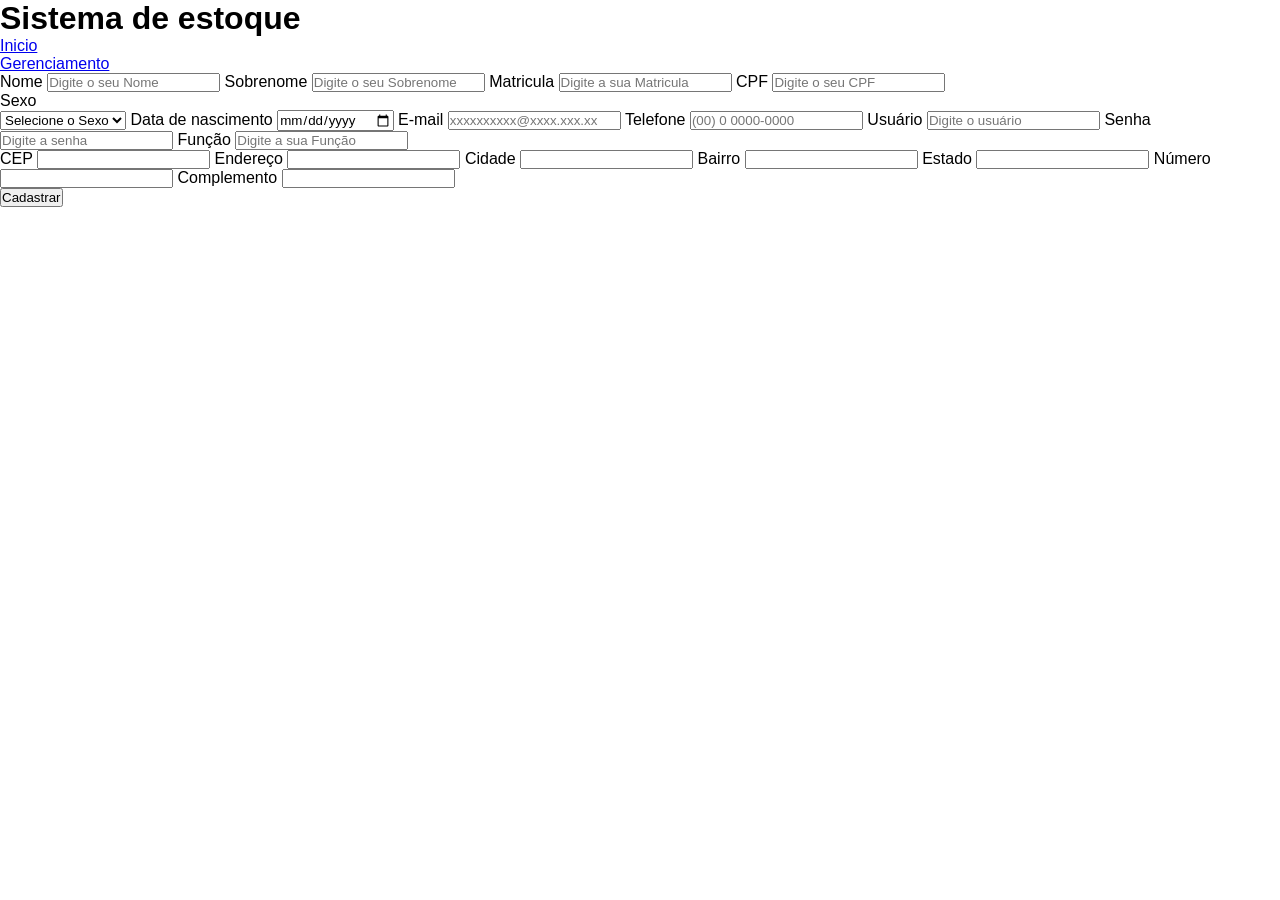
==== src/main/webapp/pages/cadastro.html @ 5073ae5f "Atualização projeto e SenhaUtil" ====
<!DOCTYPE html>
<!--
Click nbfs://nbhost/SystemFileSystem/Templates/Licenses/license-default.txt to change this license
Click nbfs://nbhost/SystemFileSystem/Templates/JSP_Servlet/Html.html to edit this template
-->
<html>
    <head>
        <link rel="stylesheet" href="../css/reset.css">
        <link rel="stylesheet" href="../css/color.css">
        <link rel="stylesheet" href="../css/cadastro.css">
        <title>Cadastro</title>
        <meta charset="UTF-8">
        <meta name="viewport" content="width=device-width, initial-scale=1.0">
    </head>
    <body>
        <header id="header">
            <h1 id="tituloCadastro"> Sistema de estoque</h1>
            <nav>
                <ul>
                    <li> <a href="#" >Inicio</a></li>
                    <li> <a href="#" >Gerenciamento</a></li>
                </ul>
            </nav>
        </header>
        <main id="main">
            <form action="../cadastro" method="POST">
                <div class="container">
                    <div class="dadosPessoias">
                        <label for="nameFirst">Nome</label>
                        <input type="text" name="nameFirst" id="nameFirst" placeholder="Digite o seu Nome" />
                        <label for="sobrenome">Sobrenome</label>
                        <input type="text" name="sobrenome" id="sobrenome" placeholder="Digite o seu Sobrenome" />
                        <label for="matricula">Matricula</label>
                        <input type="text" name="matricula" id="matricula" placeholder="Digite a sua Matricula" />
                        <label for="cpf">CPF</label>
                        <input type="text" name="cpf" id="cpf" placeholder="Digite o seu CPF" />
                        <p>Sexo</p>
                        <select name="sexo">
                            <option value="">Selecione o Sexo</option>
                            <option value="1">Masculino</option>
                            <option value="2">Feminino</option>
                        </select>
                        <label for="dtaNascimento">Data de nascimento</label>
                        <input type="date" name="dtaNascimento" id="dtaNascimento" />
                        <label for="email">E-mail</label>
                        <input type="email" name="email" id="email" placeholder="xxxxxxxxxx@xxxx.xxx.xx" />
                        <label for="telefone">Telefone</label>
                        <input type="tel" name="telefone" id="telefone" placeholder="(00) 0 0000-0000" />
                        <label for ="usuario">Usuário</label>
                        <input type ="text" name="usuario" id="usuario" placeholder="Digite o usuário" />
                        <label for ="senha">Senha</label>
                        <input type ="password" name="password" id="password" placeholder="Digite a senha" />
                        <label for="funcao">Função</label>
                        <input type="text" name="funcao" id="funcao" placeholder="Digite a sua Função" />
                    </div>
                    <div class="containerEndereco"> 
                        <label for="cep">CEP</label>
                        <input type="text" name="cep" id="cep" onblur="preencherCampo()"/>
                        <label for="endereco">Endereço</label>
                        <input type="text" name="endereco" id="endereco" />
                        <label for="cidade">Cidade</label>
                        <input type="text" name="cidade" id="cidade" />
                        <label for="bairro">Bairro</label>
                        <input type="text" name="bairro" id="bairro" />
                        <label for="estado">Estado</label>
           
                        <input type="text" name="estado" id="estado" />
                        <label for="numero">Número</label>
                        <input type="text" name="numero" id="numero" />
                        <label for="complemento">Complemento</label>
                        <input type="text" name="complemento" id="complemento" />
                </div>
                    <div class="btn">
                        <button type="submit">Cadastrar</button>
                    </div>
                </div>
            </form>
        </main>
        <script src="../js/cep.js"></script>
        <script src="../js/filtro.js"></script>
    </body>
</html>
---- src/main/webapp/css/color.css ----
:root {
    /* Cores principais */
    --primary-dark: #0f4c75;
    --primary-medium: #3282b8;
    --primary-light: #bbe1fa;

    /* Cor de ação (botões / confirmação) */
    --success: #1b9c85;
    --success-hover: #157a6e;

    /* Neutros */
    --white: #ffffff;
    --gray-light: #f5f5f5;
    --gray-medium: #cccccc;
    --gray-dark: #333333;

    /* Sombra */
    --shadow-default: rgba(0, 0, 0, 0.2);
}
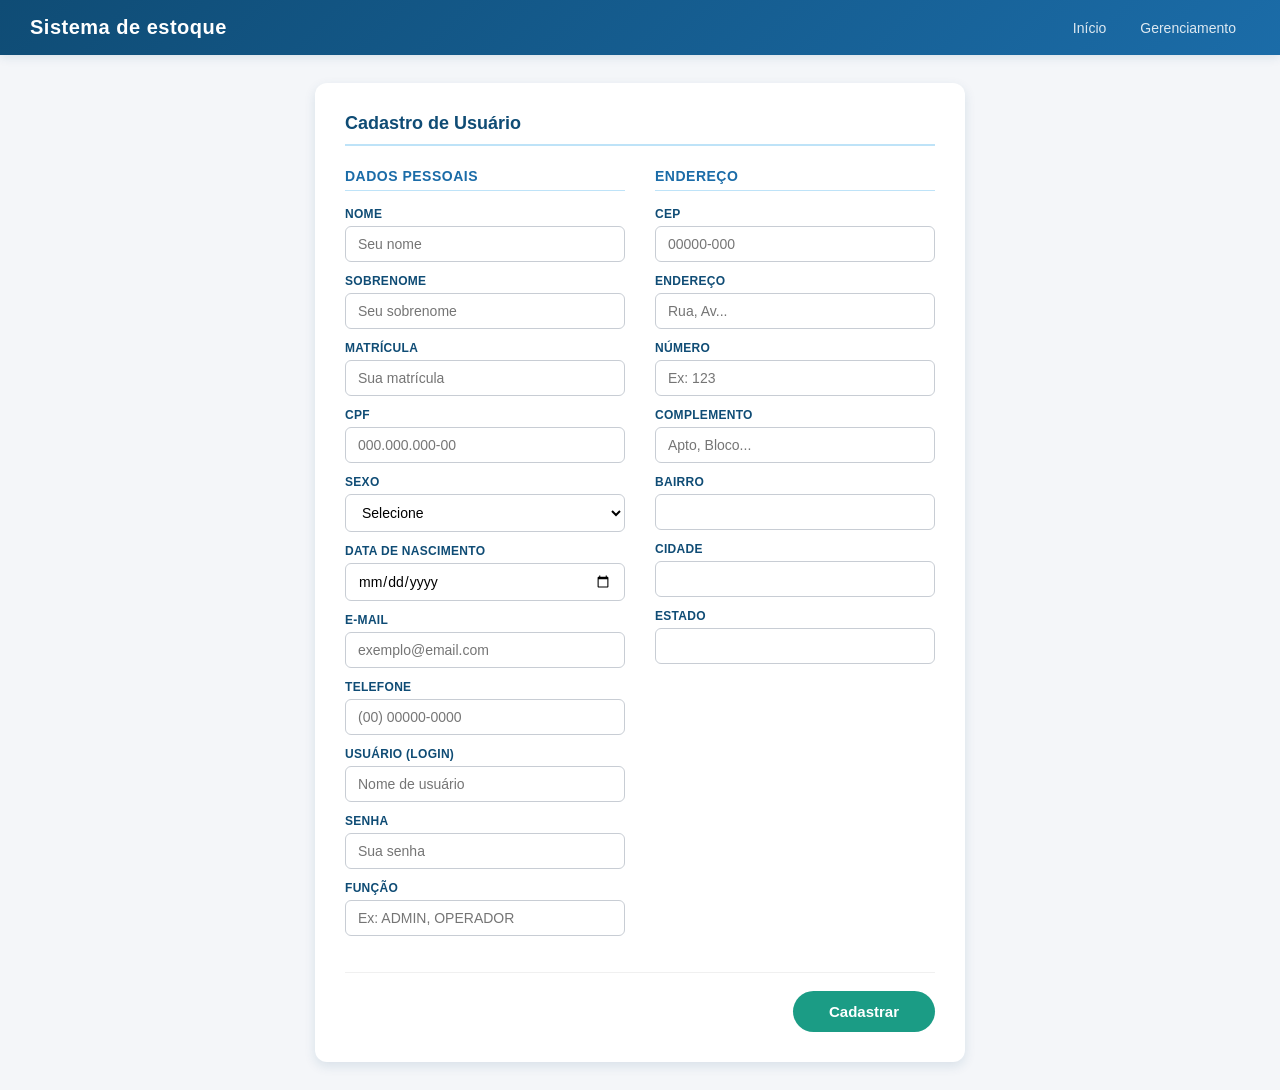
==== commit a6f1e474: "Criação de algumas funcionalidades utéis, ajeitei a css no visual do login e gerenciamento, coloque " ====
--- a/src/main/webapp/pages/cadastro.html
+++ b/src/main/webapp/pages/cadastro.html
@@ -1,82 +1,128 @@
 <!DOCTYPE html>
-<!--
-Click nbfs://nbhost/SystemFileSystem/Templates/Licenses/license-default.txt to change this license
-Click nbfs://nbhost/SystemFileSystem/Templates/JSP_Servlet/Html.html to edit this template
--->
 <html>
     <head>
         <link rel="stylesheet" href="../css/reset.css">
         <link rel="stylesheet" href="../css/color.css">
+        <link rel="stylesheet" href="../css/dashboard.css">
         <link rel="stylesheet" href="../css/cadastro.css">
-        <title>Cadastro</title>
+        <title>Cadastro de Usuário</title>
         <meta charset="UTF-8">
         <meta name="viewport" content="width=device-width, initial-scale=1.0">
     </head>
     <body>
         <header id="header">
-            <h1 id="tituloCadastro"> Sistema de estoque</h1>
-            <nav>
-                <ul>
-                    <li> <a href="#" >Inicio</a></li>
-                    <li> <a href="#" >Gerenciamento</a></li>
+            <h1 id="tituloCadastro">Sistema de estoque</h1>
+            <nav id="menu">
+                <ul class="menu-lista">
+                    <li><a href="/pages/projeto.html">Início</a></li>
+                    <li><a href="gerenciamento.html">Gerenciamento</a></li>
                 </ul>
             </nav>
         </header>
+
         <main id="main">
             <form action="../cadastro" method="POST">
-                <div class="container">
-                    <div class="dadosPessoias">
-                        <label for="nameFirst">Nome</label>
-                        <input type="text" name="nameFirst" id="nameFirst" placeholder="Digite o seu Nome" />
-                        <label for="sobrenome">Sobrenome</label>
-                        <input type="text" name="sobrenome" id="sobrenome" placeholder="Digite o seu Sobrenome" />
-                        <label for="matricula">Matricula</label>
-                        <input type="text" name="matricula" id="matricula" placeholder="Digite a sua Matricula" />
-                        <label for="cpf">CPF</label>
-                        <input type="text" name="cpf" id="cpf" placeholder="Digite o seu CPF" />
-                        <p>Sexo</p>
-                        <select name="sexo">
-                            <option value="">Selecione o Sexo</option>
-                            <option value="1">Masculino</option>
-                            <option value="2">Feminino</option>
-                        </select>
-                        <label for="dtaNascimento">Data de nascimento</label>
-                        <input type="date" name="dtaNascimento" id="dtaNascimento" />
-                        <label for="email">E-mail</label>
-                        <input type="email" name="email" id="email" placeholder="xxxxxxxxxx@xxxx.xxx.xx" />
-                        <label for="telefone">Telefone</label>
-                        <input type="tel" name="telefone" id="telefone" placeholder="(00) 0 0000-0000" />
-                        <label for ="usuario">Usuário</label>
-                        <input type ="text" name="usuario" id="usuario" placeholder="Digite o usuário" />
-                        <label for ="senha">Senha</label>
-                        <input type ="password" name="password" id="password" placeholder="Digite a senha" />
-                        <label for="funcao">Função</label>
-                        <input type="text" name="funcao" id="funcao" placeholder="Digite a sua Função" />
+                <div class="cadastro-wrapper">
+                    <h2 class="cadastro-titulo">Cadastro de Usuário</h2>
+
+                    <div class="cadastro-grid">
+                        <!-- Dados pessoais -->
+                        <div class="cadastro-secao">
+                            <h3 class="secao-titulo">Dados Pessoais</h3>
+
+                            <div class="campo">
+                                <label for="nameFirst">Nome</label>
+                                <input type="text" name="nameFirst" id="nameFirst" placeholder="Seu nome" />
+                            </div>
+                            <div class="campo">
+                                <label for="sobrenome">Sobrenome</label>
+                                <input type="text" name="sobrenome" id="sobrenome" placeholder="Seu sobrenome" />
+                            </div>
+                            <div class="campo">
+                                <label for="matricula">Matrícula</label>
+                                <input type="text" name="matricula" id="matricula" placeholder="Sua matrícula" />
+                            </div>
+                            <div class="campo">
+                                <label for="cpf">CPF</label>
+                                <input type="text" name="cpf" id="cpf" placeholder="000.000.000-00" />
+                            </div>
+                            <div class="campo">
+                                <label for="sexo">Sexo</label>
+                                <select name="sexo" id="sexo">
+                                    <option value="">Selecione</option>
+                                    <option value="1">Masculino</option>
+                                    <option value="2">Feminino</option>
+                                </select>
+                            </div>
+                            <div class="campo">
+                                <label for="dtaNascimento">Data de Nascimento</label>
+                                <input type="date" name="dtaNascimento" id="dtaNascimento" />
+                            </div>
+                            <div class="campo">
+                                <label for="email">E-mail</label>
+                                <input type="email" name="email" id="email" placeholder="exemplo@email.com" />
+                            </div>
+                            <div class="campo">
+                                <label for="telefone">Telefone</label>
+                                <input type="tel" name="telefone" id="telefone" placeholder="(00) 00000-0000" />
+                            </div>
+                            <div class="campo">
+                                <label for="usuario">Usuário (login)</label>
+                                <input type="text" name="usuario" id="usuario" placeholder="Nome de usuário" />
+                            </div>
+                            <div class="campo">
+                                <label for="password">Senha</label>
+                                <input type="password" name="password" id="password" placeholder="Sua senha" />
+                            </div>
+                            <div class="campo">
+                                <label for="funcao">Função</label>
+                                <input type="text" name="funcao" id="funcao" placeholder="Ex: ADMIN, OPERADOR" />
+                            </div>
+                        </div>
+
+                        <!-- Endereço -->
+                        <div class="cadastro-secao">
+                            <h3 class="secao-titulo">Endereço</h3>
+
+                            <div class="campo">
+                                <label for="cep">CEP</label>
+                                <input type="text" name="cep" id="cep"
+                                       placeholder="00000-000" onblur="preencherCampo()" />
+                            </div>
+                            <div class="campo">
+                                <label for="endereco">Endereço</label>
+                                <input type="text" name="endereco" id="endereco" placeholder="Rua, Av..." />
+                            </div>
+                            <div class="campo">
+                                <label for="numero">Número</label>
+                                <input type="text" name="numero" id="numero" placeholder="Ex: 123" />
+                            </div>
+                            <div class="campo">
+                                <label for="complemento">Complemento</label>
+                                <input type="text" name="complemento" id="complemento" placeholder="Apto, Bloco..." />
+                            </div>
+                            <div class="campo">
+                                <label for="bairro">Bairro</label>
+                                <input type="text" name="bairro" id="bairro" />
+                            </div>
+                            <div class="campo">
+                                <label for="cidade">Cidade</label>
+                                <input type="text" name="cidade" id="cidade" />
+                            </div>
+                            <div class="campo">
+                                <label for="estado">Estado</label>
+                                <input type="text" name="estado" id="estado" />
+                            </div>
+                        </div>
                     </div>
-                    <div class="containerEndereco"> 
-                        <label for="cep">CEP</label>
-                        <input type="text" name="cep" id="cep" onblur="preencherCampo()"/>
-                        <label for="endereco">Endereço</label>
-                        <input type="text" name="endereco" id="endereco" />
-                        <label for="cidade">Cidade</label>
-                        <input type="text" name="cidade" id="cidade" />
-                        <label for="bairro">Bairro</label>
-                        <input type="text" name="bairro" id="bairro" />
-                        <label for="estado">Estado</label>
-           
-                        <input type="text" name="estado" id="estado" />
-                        <label for="numero">Número</label>
-                        <input type="text" name="numero" id="numero" />
-                        <label for="complemento">Complemento</label>
-                        <input type="text" name="complemento" id="complemento" />
-                </div>
-                    <div class="btn">
+
+                    <div class="cadastro-btn">
                         <button type="submit">Cadastrar</button>
                     </div>
                 </div>
             </form>
         </main>
+
         <script src="../js/cep.js"></script>
-        <script src="../js/filtro.js"></script>
     </body>
 </html>
--- a/src/main/webapp/css/color.css
+++ b/src/main/webapp/css/color.css
@@ -1,19 +1,20 @@
 :root {
     /* Cores principais */
-    --primary-dark: #0f4c75;
-    --primary-medium: #3282b8;
-    --primary-light: #bbe1fa;
+    --primary-dark:   #0f4c75;
+    --primary-medium: #1b6ca8;
+    --primary-light:  #bee3f8;
 
-    /* Cor de ação (botões / confirmação) */
-    --success: #1b9c85;
-    --success-hover: #157a6e;
+    /* Ação / confirmação */
+    --success:        #1b9c85;
+    --success-hover:  #157a6e;
 
     /* Neutros */
-    --white: #ffffff;
-    --gray-light: #f5f5f5;
-    --gray-medium: #cccccc;
-    --gray-dark: #333333;
+    --white:          #ffffff;
+    --gray-light:     #f4f6f9;
+    --gray-medium:    #c8cdd4;
+    --gray-dark:      #2d3748;
 
     /* Sombra */
-    --shadow-default: rgba(0, 0, 0, 0.2);
-}+    --shadow-default: rgba(15, 76, 117, 0.12);
+    --shadow-hover:   rgba(15, 76, 117, 0.22);
+}
--- a/src/main/webapp/css/dashboard.css
+++ b/src/main/webapp/css/dashboard.css
@@ -0,0 +1,295 @@
+/* ===== RESET / BASE ===== */
+* { box-sizing: border-box; }
+
+body {
+    background-color: var(--gray-light);
+    color: var(--gray-dark);
+    padding: 0;
+    font-family: 'Segoe UI', Arial, Helvetica, sans-serif;
+    font-size: 14px;
+    min-height: 100vh;
+}
+
+/* ===== HEADER ===== */
+#header {
+    background: linear-gradient(135deg, var(--primary-dark) 0%, var(--primary-medium) 100%);
+    color: var(--white);
+    padding: 16px 30px;
+    display: flex;
+    align-items: center;
+    justify-content: space-between;
+    flex-wrap: wrap;
+    gap: 12px;
+    box-shadow: 0 2px 10px var(--shadow-default);
+    position: sticky;
+    top: 0;
+    z-index: 100;
+}
+
+#tituloCadastro {
+    font-size: 20px;
+    font-weight: bold;
+    color: var(--white);
+    letter-spacing: 0.5px;
+    margin: 0;
+}
+
+/* ===== MENU ===== */
+#menu { display: flex; }
+
+.menu-lista {
+    display: flex;
+    gap: 6px;
+    list-style: none;
+    padding: 0;
+    margin: 0;
+    align-items: center;
+}
+
+.menu-lista li a {
+    text-decoration: none;
+    color: rgba(255,255,255,0.85);
+    font-weight: 500;
+    padding: 7px 14px;
+    border-radius: 20px;
+    transition: all 0.2s;
+    font-size: 14px;
+}
+
+.menu-lista li a:hover {
+    color: var(--white);
+    background-color: rgba(255,255,255,0.15);
+}
+
+.btn-menu {
+    background-color: var(--white) !important;
+    color: var(--primary-medium) !important;
+    font-weight: bold !important;
+    padding: 7px 18px !important;
+    border-radius: 20px !important;
+}
+
+.btn-menu:hover {
+    background-color: var(--primary-light) !important;
+    color: var(--primary-dark) !important;
+}
+
+/* ===== MAIN ===== */
+main {
+    padding: 28px 30px;
+    max-width: 1200px;
+    margin: 0 auto;
+}
+
+/* ===== CARDS DE RESUMO ===== */
+#resumoEstoque {
+    display: flex;
+    justify-content: center;
+    gap: 20px;
+    margin: 0 0 28px 0;
+    flex-wrap: wrap;
+}
+
+.card-resumo {
+    background-color: var(--white);
+    box-shadow: 0 4px 14px var(--shadow-default);
+    border-radius: 14px;
+    width: 210px;
+    padding: 22px 20px;
+    text-align: center;
+    transition: all 0.25s ease;
+    border-top: 4px solid var(--primary-medium);
+}
+
+.card-resumo:hover {
+    transform: translateY(-6px);
+    box-shadow: 0 8px 20px var(--shadow-hover);
+}
+
+.titulo-card {
+    font-size: 13px;
+    color: var(--primary-medium);
+    margin-bottom: 8px;
+    font-weight: bold;
+    text-transform: uppercase;
+    letter-spacing: 0.5px;
+}
+
+.valor-card {
+    font-size: 32px;
+    font-weight: bold;
+    color: var(--primary-dark);
+}
+
+/* ===== FILTROS ===== */
+#filtro {
+    display: flex;
+    flex-wrap: wrap;
+    gap: 12px;
+    margin-bottom: 18px;
+    align-items: flex-end;
+    background-color: var(--white);
+    padding: 16px 18px;
+    border-radius: 10px;
+    box-shadow: 0 2px 8px var(--shadow-default);
+}
+
+.grupo-filtro {
+    display: flex;
+    flex-direction: column;
+    gap: 4px;
+}
+
+.grupo-filtro label {
+    font-size: 12px;
+    font-weight: bold;
+    color: var(--primary-dark);
+    text-transform: uppercase;
+    letter-spacing: 0.4px;
+}
+
+.input-filtro,
+.select-filtro {
+    padding: 8px 12px;
+    border-radius: 6px;
+    border: 1px solid var(--gray-medium);
+    outline: none;
+    font-size: 13px;
+    transition: border-color 0.2s;
+    background-color: var(--white);
+}
+
+.input-filtro:focus,
+.select-filtro:focus {
+    border-color: var(--primary-medium);
+    box-shadow: 0 0 0 2px rgba(27,108,168,0.12);
+}
+
+.botao-pesquisa,
+.btn-pesquisa {
+    padding: 9px 22px;
+    background-color: var(--primary-medium);
+    color: var(--white);
+    border: none;
+    border-radius: 30px;
+    cursor: pointer;
+    font-weight: bold;
+    font-size: 13px;
+    transition: background-color 0.2s;
+}
+
+.botao-pesquisa:hover,
+.btn-pesquisa:hover {
+    background-color: var(--primary-dark);
+}
+
+/* ===== TABELA ===== */
+.tabela-wrapper {
+    width: 100%;
+    background-color: var(--white);
+    box-shadow: 0 4px 10px var(--shadow-default);
+    border-radius: 10px;
+    overflow: hidden;
+}
+
+#tabelaEstoque {
+    width: 100%;
+    border-collapse: collapse;
+}
+
+#tabelaEstoque th,
+#tabelaEstoque td {
+    padding: 12px 14px;
+    text-align: left;
+}
+
+#tabelaEstoque th {
+    background: linear-gradient(135deg, var(--primary-dark), var(--primary-medium));
+    color: var(--white);
+    font-weight: bold;
+    font-size: 13px;
+    text-transform: uppercase;
+    letter-spacing: 0.4px;
+}
+
+#tabelaEstoque tr:nth-child(even) td {
+    background-color: #f8fafd;
+}
+
+#tabelaEstoque tr:hover td {
+    background-color: #eef5fb;
+}
+
+#tabelaEstoque td {
+    font-size: 13px;
+    border-bottom: 1px solid #f0f0f0;
+    color: var(--gray-dark);
+}
+
+/* ===== PAGINAÇÃO ===== */
+#paginacao {
+    margin-top: 20px;
+    display: flex;
+    justify-content: center;
+    align-items: center;
+    gap: 10px;
+}
+
+.controle-paginacao label {
+    font-size: 14px;
+    color: var(--primary-dark);
+    font-weight: bold;
+}
+
+#pagina {
+    border: 1px solid var(--primary-medium);
+    border-radius: 6px;
+    padding: 5px 8px;
+    outline: none;
+}
+
+#btnVoltar,
+#btnProximo {
+    padding: 8px 18px;
+    background-color: var(--primary-medium);
+    color: var(--white);
+    border: none;
+    border-radius: 10px;
+    cursor: pointer;
+    font-weight: bold;
+    transition: background-color 0.2s;
+}
+
+#btnVoltar:hover,
+#btnProximo:hover {
+    background-color: var(--primary-dark);
+}
+
+/* ===== TOPO DA TABELA / BTN + ===== */
+.topo-tabela {
+    display: flex;
+    justify-content: flex-end;
+    align-items: center;
+    margin-bottom: 10px;
+}
+
+.btn-add {
+    background-color: var(--success);
+    color: white;
+    font-size: 22px;
+    font-weight: bold;
+    width: 40px;
+    height: 40px;
+    display: flex;
+    align-items: center;
+    justify-content: center;
+    border-radius: 50%;
+    text-decoration: none;
+    transition: all 0.2s;
+    box-shadow: 0 2px 8px rgba(27,156,133,0.3);
+}
+
+.btn-add:hover {
+    background-color: var(--success-hover);
+    transform: scale(1.1);
+}
--- a/src/main/webapp/css/cadastro.css
+++ b/src/main/webapp/css/cadastro.css
@@ -0,0 +1,106 @@
+body {
+    background-color: var(--gray-light);
+    color: var(--gray-dark);
+    font-family: 'Segoe UI', Arial, Helvetica, sans-serif;
+}
+
+#main {
+    padding: 28px 20px;
+    display: flex;
+    justify-content: center;
+}
+
+.cadastro-wrapper {
+    background-color: var(--white);
+    padding: 30px;
+    border-radius: 12px;
+    box-shadow: 0 4px 12px var(--shadow-default);
+    width: 100%;
+    max-width: 960px;
+}
+
+.cadastro-titulo {
+    font-size: 18px;
+    color: var(--primary-dark);
+    margin-bottom: 22px;
+    padding-bottom: 10px;
+    border-bottom: 2px solid var(--primary-light);
+}
+
+.cadastro-grid {
+    display: flex;
+    gap: 30px;
+    flex-wrap: wrap;
+}
+
+.cadastro-secao {
+    flex: 1;
+    min-width: 280px;
+}
+
+.secao-titulo {
+    font-size: 14px;
+    font-weight: bold;
+    color: var(--primary-medium);
+    text-transform: uppercase;
+    letter-spacing: 0.5px;
+    margin-bottom: 16px;
+    padding-bottom: 6px;
+    border-bottom: 1px solid var(--primary-light);
+}
+
+.campo {
+    display: flex;
+    flex-direction: column;
+    margin-bottom: 12px;
+}
+
+.campo label {
+    font-size: 12px;
+    font-weight: bold;
+    color: var(--primary-dark);
+    margin-bottom: 5px;
+    text-transform: uppercase;
+    letter-spacing: 0.3px;
+}
+
+.campo input,
+.campo select {
+    padding: 9px 12px;
+    border-radius: 6px;
+    border: 1px solid var(--gray-medium);
+    outline: none;
+    font-size: 14px;
+    transition: border-color 0.2s;
+    background-color: var(--white);
+}
+
+.campo input:focus,
+.campo select:focus {
+    border-color: var(--primary-medium);
+    box-shadow: 0 0 0 2px rgba(27,108,168,0.1);
+}
+
+.cadastro-btn {
+    margin-top: 24px;
+    padding-top: 18px;
+    border-top: 1px solid #f0f0f0;
+    display: flex;
+    justify-content: flex-end;
+}
+
+.cadastro-btn button {
+    padding: 12px 36px;
+    background-color: var(--success);
+    color: var(--white);
+    border: none;
+    border-radius: 30px;
+    font-size: 15px;
+    font-weight: bold;
+    cursor: pointer;
+    transition: background-color 0.2s;
+}
+
+.cadastro-btn button:hover {
+    background-color: var(--success-hover);
+}
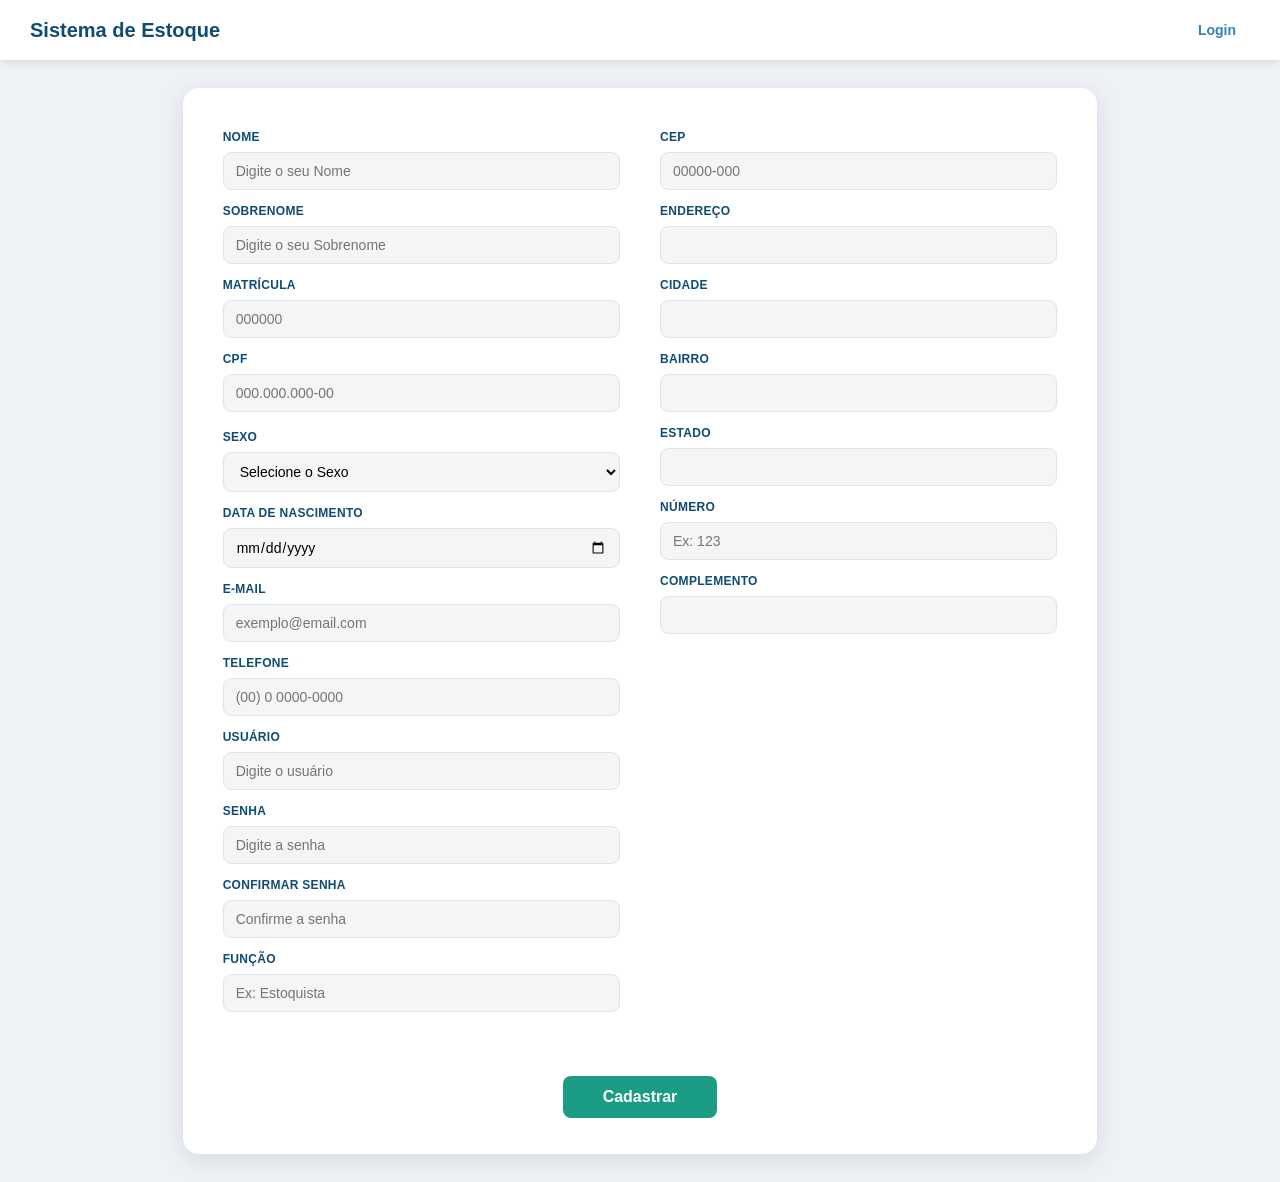
==== commit a1d46928: "Projeto atualizado de sistema de estoque" ====
--- a/src/main/webapp/pages/cadastro.html
+++ b/src/main/webapp/pages/cadastro.html
@@ -3,126 +3,95 @@
     <head>
         <link rel="stylesheet" href="../css/reset.css">
         <link rel="stylesheet" href="../css/color.css">
-        <link rel="stylesheet" href="../css/dashboard.css">
         <link rel="stylesheet" href="../css/cadastro.css">
-        <title>Cadastro de Usuário</title>
+        <title>Cadastro — Sistema de Estoque</title>
         <meta charset="UTF-8">
         <meta name="viewport" content="width=device-width, initial-scale=1.0">
     </head>
     <body>
         <header id="header">
-            <h1 id="tituloCadastro">Sistema de estoque</h1>
-            <nav id="menu">
-                <ul class="menu-lista">
-                    <li><a href="/pages/projeto.html">Início</a></li>
-                    <li><a href="gerenciamento.html">Gerenciamento</a></li>
+            <h1 id="tituloCadastro">Sistema de Estoque</h1>
+            <nav>
+                <ul>
+                    <li><a href="../index.html">Login</a></li>
                 </ul>
             </nav>
         </header>
+        <main id="main">
+            <form action="../cadastro" method="POST" id="formCadastro">
+                <div class="container">
+                    <div class="dadosPessoias">
+                        <label for="nameFirst">Nome</label>
+                        <input type="text" name="nameFirst" id="nameFirst" placeholder="Digite o seu Nome" required/>
 
-        <main id="main">
-            <form action="../cadastro" method="POST">
-                <div class="cadastro-wrapper">
-                    <h2 class="cadastro-titulo">Cadastro de Usuário</h2>
+                        <label for="sobrenome">Sobrenome</label>
+                        <input type="text" name="sobrenome" id="sobrenome" placeholder="Digite o seu Sobrenome" required/>
 
-                    <div class="cadastro-grid">
-                        <!-- Dados pessoais -->
-                        <div class="cadastro-secao">
-                            <h3 class="secao-titulo">Dados Pessoais</h3>
+                        <label for="matricula">Matrícula</label>
+                        <input type="text" name="matricula" id="matricula" placeholder="000000" maxlength="10" required/>
 
-                            <div class="campo">
-                                <label for="nameFirst">Nome</label>
-                                <input type="text" name="nameFirst" id="nameFirst" placeholder="Seu nome" />
-                            </div>
-                            <div class="campo">
-                                <label for="sobrenome">Sobrenome</label>
-                                <input type="text" name="sobrenome" id="sobrenome" placeholder="Seu sobrenome" />
-                            </div>
-                            <div class="campo">
-                                <label for="matricula">Matrícula</label>
-                                <input type="text" name="matricula" id="matricula" placeholder="Sua matrícula" />
-                            </div>
-                            <div class="campo">
-                                <label for="cpf">CPF</label>
-                                <input type="text" name="cpf" id="cpf" placeholder="000.000.000-00" />
-                            </div>
-                            <div class="campo">
-                                <label for="sexo">Sexo</label>
-                                <select name="sexo" id="sexo">
-                                    <option value="">Selecione</option>
-                                    <option value="1">Masculino</option>
-                                    <option value="2">Feminino</option>
-                                </select>
-                            </div>
-                            <div class="campo">
-                                <label for="dtaNascimento">Data de Nascimento</label>
-                                <input type="date" name="dtaNascimento" id="dtaNascimento" />
-                            </div>
-                            <div class="campo">
-                                <label for="email">E-mail</label>
-                                <input type="email" name="email" id="email" placeholder="exemplo@email.com" />
-                            </div>
-                            <div class="campo">
-                                <label for="telefone">Telefone</label>
-                                <input type="tel" name="telefone" id="telefone" placeholder="(00) 00000-0000" />
-                            </div>
-                            <div class="campo">
-                                <label for="usuario">Usuário (login)</label>
-                                <input type="text" name="usuario" id="usuario" placeholder="Nome de usuário" />
-                            </div>
-                            <div class="campo">
-                                <label for="password">Senha</label>
-                                <input type="password" name="password" id="password" placeholder="Sua senha" />
-                            </div>
-                            <div class="campo">
-                                <label for="funcao">Função</label>
-                                <input type="text" name="funcao" id="funcao" placeholder="Ex: ADMIN, OPERADOR" />
-                            </div>
-                        </div>
+                        <label for="cpf">CPF</label>
+                        <input type="text" name="cpf" id="cpf" placeholder="000.000.000-00" maxlength="14" required/>
 
-                        <!-- Endereço -->
-                        <div class="cadastro-secao">
-                            <h3 class="secao-titulo">Endereço</h3>
+                        <p>Sexo</p>
+                        <select name="sexo">
+                            <option value="">Selecione o Sexo</option>
+                            <option value="1">Masculino</option>
+                            <option value="2">Feminino</option>
+                        </select>
 
-                            <div class="campo">
-                                <label for="cep">CEP</label>
-                                <input type="text" name="cep" id="cep"
-                                       placeholder="00000-000" onblur="preencherCampo()" />
-                            </div>
-                            <div class="campo">
-                                <label for="endereco">Endereço</label>
-                                <input type="text" name="endereco" id="endereco" placeholder="Rua, Av..." />
-                            </div>
-                            <div class="campo">
-                                <label for="numero">Número</label>
-                                <input type="text" name="numero" id="numero" placeholder="Ex: 123" />
-                            </div>
-                            <div class="campo">
-                                <label for="complemento">Complemento</label>
-                                <input type="text" name="complemento" id="complemento" placeholder="Apto, Bloco..." />
-                            </div>
-                            <div class="campo">
-                                <label for="bairro">Bairro</label>
-                                <input type="text" name="bairro" id="bairro" />
-                            </div>
-                            <div class="campo">
-                                <label for="cidade">Cidade</label>
-                                <input type="text" name="cidade" id="cidade" />
-                            </div>
-                            <div class="campo">
-                                <label for="estado">Estado</label>
-                                <input type="text" name="estado" id="estado" />
-                            </div>
-                        </div>
+                        <label for="dtaNascimento">Data de nascimento</label>
+                        <input type="date" name="dtaNascimento" id="dtaNascimento" required/>
+
+                        <label for="email">E-mail</label>
+                        <input type="email" name="email" id="email" placeholder="exemplo@email.com" required/>
+
+                        <label for="telefone">Telefone</label>
+                        <input type="tel" name="telefone" id="telefone" placeholder="(00) 0 0000-0000" maxlength="16" required/>
+
+                        <label for="usuario">Usuário</label>
+                        <input type="text" name="usuario" id="usuario" placeholder="Digite o usuário" required/>
+
+                        <label for="password">Senha</label>
+                        <input type="password" name="password" id="password" placeholder="Digite a senha" required/>
+                        <label for="confirmarSenha">Confirmar Senha</label>
+                        <input type="password" id="confirmarSenha" placeholder="Confirme a senha" required/>
+
+                        <label for="funcao">Função</label>
+                        <input type="text" name="funcao" id="funcao" placeholder="Ex: Estoquista" required/>
                     </div>
 
-                    <div class="cadastro-btn">
+                    <div class="containerEndereco">
+                        <label for="cep">CEP</label>
+                        <input type="text" name="cep" id="cep" placeholder="00000-000" maxlength="9" onblur="preencherCampo()"/>
+
+                        <label for="endereco">Endereço</label>
+                        <input type="text" name="endereco" id="endereco" />
+
+                        <label for="cidade">Cidade</label>
+                        <input type="text" name="cidade" id="cidade" />
+
+                        <label for="bairro">Bairro</label>
+                        <input type="text" name="bairro" id="bairro" />
+
+                        <label for="estado">Estado</label>
+                        <input type="text" name="estado" id="estado" />
+
+                        <label for="numero">Número</label>
+                        <input type="text" name="numero" id="numero" placeholder="Ex: 123" />
+
+                        <label for="complemento">Complemento</label>
+                        <input type="text" name="complemento" id="complemento" />
+                    </div>
+
+                    <div class="btn">
                         <button type="submit">Cadastrar</button>
                     </div>
                 </div>
             </form>
         </main>
-
         <script src="../js/cep.js"></script>
+        <script src="../js/mascaras.js"></script>
+        <script src="../js/validacaoCadastro.js"></script>
     </body>
 </html>
--- a/src/main/webapp/css/color.css
+++ b/src/main/webapp/css/color.css
@@ -1,20 +1,19 @@
 :root {
-    /* Cores principais */
     --primary-dark:   #0f4c75;
-    --primary-medium: #1b6ca8;
-    --primary-light:  #bee3f8;
-
-    /* Ação / confirmação */
+    --primary-medium: #3282b8;
+    --primary-light:  #bbe1fa;
     --success:        #1b9c85;
     --success-hover:  #157a6e;
-
-    /* Neutros */
     --white:          #ffffff;
-    --gray-light:     #f4f6f9;
-    --gray-medium:    #c8cdd4;
-    --gray-dark:      #2d3748;
-
-    /* Sombra */
-    --shadow-default: rgba(15, 76, 117, 0.12);
-    --shadow-hover:   rgba(15, 76, 117, 0.22);
+    --gray-light:     #f5f5f5;
+    --gray-medium:    #cccccc;
+    --gray-dark:      #333333;
+    --shadow-default: rgba(0,0,0,0.10);
+    --shadow-hover:   rgba(0,0,0,0.18);
+    --danger:         #e74c3c;
+    --danger-hover:   #c0392b;
+    --warning:        #f39c12;
+    --bg-page:        #eef2f7;
+    --border-light:   #dde6f0;
+    --text-muted:     #7a8fa6;
 }
--- a/src/main/webapp/css/cadastro.css
+++ b/src/main/webapp/css/cadastro.css
@@ -1,106 +1,16 @@
-body {
-    background-color: var(--gray-light);
-    color: var(--gray-dark);
-    font-family: 'Segoe UI', Arial, Helvetica, sans-serif;
-}
-
-#main {
-    padding: 28px 20px;
-    display: flex;
-    justify-content: center;
-}
-
-.cadastro-wrapper {
-    background-color: var(--white);
-    padding: 30px;
-    border-radius: 12px;
-    box-shadow: 0 4px 12px var(--shadow-default);
-    width: 100%;
-    max-width: 960px;
-}
-
-.cadastro-titulo {
-    font-size: 18px;
-    color: var(--primary-dark);
-    margin-bottom: 22px;
-    padding-bottom: 10px;
-    border-bottom: 2px solid var(--primary-light);
-}
-
-.cadastro-grid {
-    display: flex;
-    gap: 30px;
-    flex-wrap: wrap;
-}
-
-.cadastro-secao {
-    flex: 1;
-    min-width: 280px;
-}
-
-.secao-titulo {
-    font-size: 14px;
-    font-weight: bold;
-    color: var(--primary-medium);
-    text-transform: uppercase;
-    letter-spacing: 0.5px;
-    margin-bottom: 16px;
-    padding-bottom: 6px;
-    border-bottom: 1px solid var(--primary-light);
-}
-
-.campo {
-    display: flex;
-    flex-direction: column;
-    margin-bottom: 12px;
-}
-
-.campo label {
-    font-size: 12px;
-    font-weight: bold;
-    color: var(--primary-dark);
-    margin-bottom: 5px;
-    text-transform: uppercase;
-    letter-spacing: 0.3px;
-}
-
-.campo input,
-.campo select {
-    padding: 9px 12px;
-    border-radius: 6px;
-    border: 1px solid var(--gray-medium);
-    outline: none;
-    font-size: 14px;
-    transition: border-color 0.2s;
-    background-color: var(--white);
-}
-
-.campo input:focus,
-.campo select:focus {
-    border-color: var(--primary-medium);
-    box-shadow: 0 0 0 2px rgba(27,108,168,0.1);
-}
-
-.cadastro-btn {
-    margin-top: 24px;
-    padding-top: 18px;
-    border-top: 1px solid #f0f0f0;
-    display: flex;
-    justify-content: flex-end;
-}
-
-.cadastro-btn button {
-    padding: 12px 36px;
-    background-color: var(--success);
-    color: var(--white);
-    border: none;
-    border-radius: 30px;
-    font-size: 15px;
-    font-weight: bold;
-    cursor: pointer;
-    transition: background-color 0.2s;
-}
-
-.cadastro-btn button:hover {
-    background-color: var(--success-hover);
-}
+body { background-color: var(--bg-page); color: var(--gray-dark); margin: 0; padding: 0; }
+#header { display: flex; justify-content: space-between; align-items: center; background-color: var(--white); padding: 0 30px; height: 60px; box-shadow: 0 2px 8px var(--shadow-default); position: sticky; top: 0; z-index: 100; }
+#tituloCadastro { font-size: 20px; color: var(--primary-dark); font-weight: bold; }
+nav ul { display: flex; list-style: none; gap: 8px; padding: 0; margin: 0; }
+nav a { text-decoration: none; color: var(--primary-medium); font-weight: bold; padding: 6px 14px; border-radius: 20px; transition: background-color 0.2s; font-size: 14px; }
+nav a:hover { background-color: var(--primary-light); color: var(--primary-dark); }
+main { display: flex; justify-content: center; padding: 28px 30px; }
+.container { background-color: var(--white); padding: 36px 40px; border-radius: 16px; box-shadow: 0 6px 24px var(--shadow-default); width: 100%; max-width: 1100px; display: flex; gap: 40px; flex-wrap: wrap; }
+.dadosPessoias, .containerEndereco { flex: 1; min-width: 300px; display: flex; flex-direction: column; gap: 8px; }
+.dadosPessoias p { margin-top: 10px; font-weight: bold; font-size: 12px; color: var(--primary-dark); text-transform: uppercase; letter-spacing: 0.3px; }
+label { font-size: 12px; font-weight: bold; color: var(--primary-dark); text-transform: uppercase; letter-spacing: 0.3px; margin-top: 6px; }
+input, select { padding: 10px 12px; border-radius: 8px; border: 1.5px solid var(--border-light); outline: none; transition: 0.2s; font-size: 14px; background-color: var(--gray-light); }
+input:focus, select:focus { border-color: var(--primary-medium); box-shadow: 0 0 0 3px rgba(50,130,184,0.12); background-color: var(--white); }
+.btn { width: 100%; display: flex; justify-content: center; margin-top: 24px; }
+.btn button { padding: 12px 40px; background-color: var(--success); color: var(--white); border: none; border-radius: 8px; font-size: 16px; cursor: pointer; font-weight: bold; transition: 0.2s; }
+.btn button:hover { background-color: var(--success-hover); transform: translateY(-1px); }
